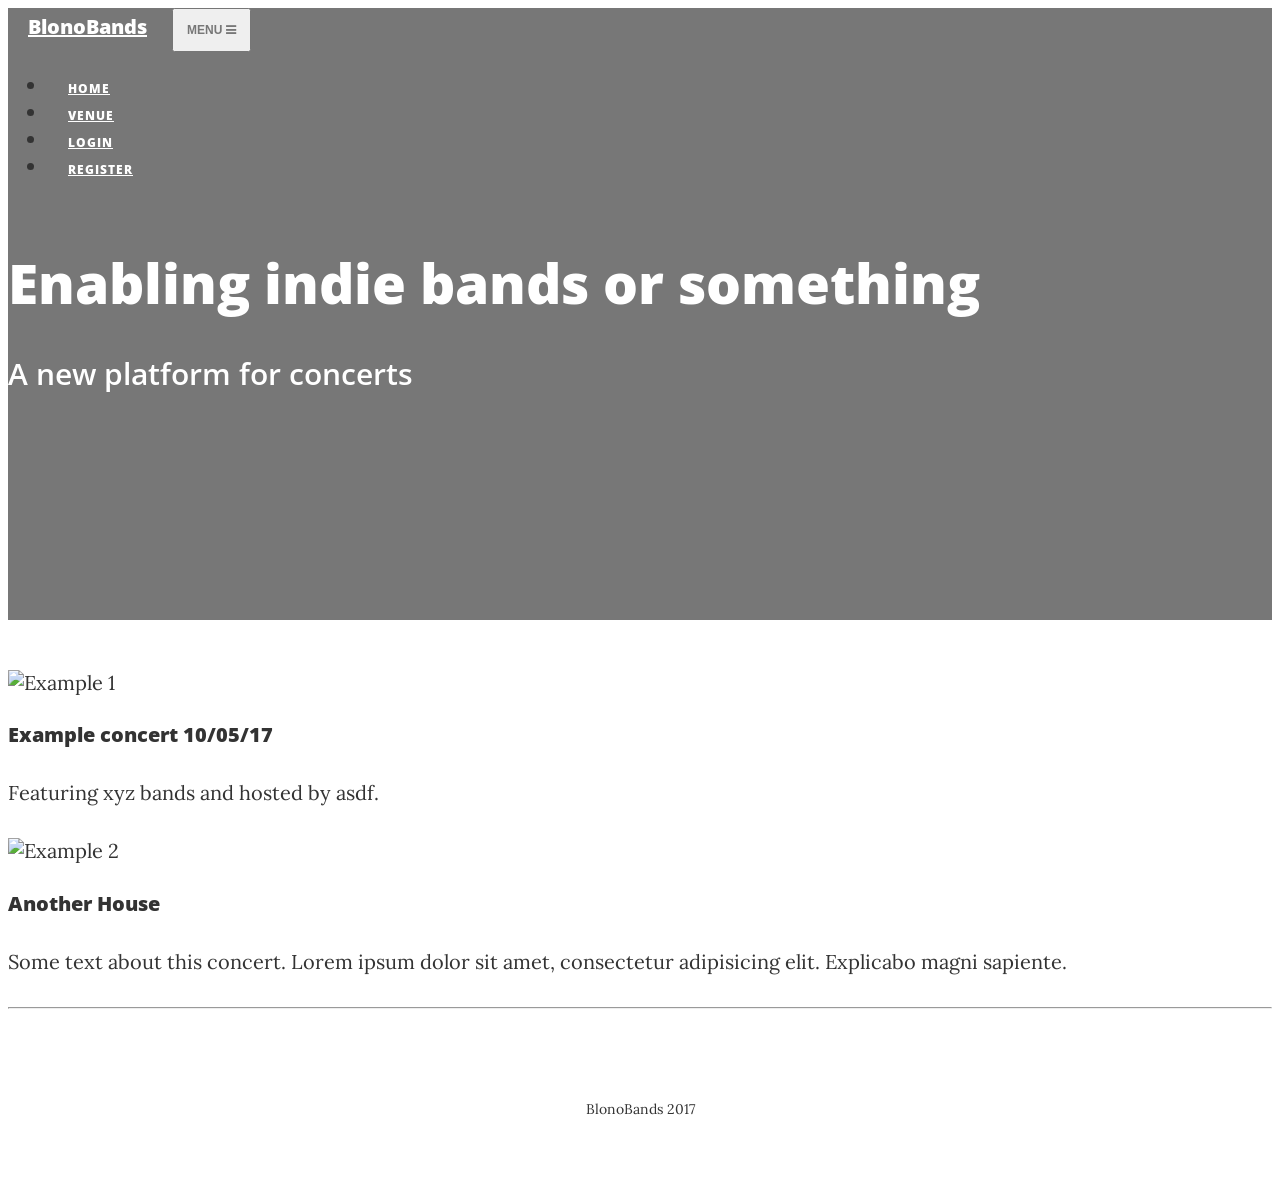
==== index.html @ e5c8b91d "11-2" ====
<!DOCTYPE html>
<html lang="en">

  <head>

    <meta charset="utf-8">
    <meta name="viewport" content="width=device-width, initial-scale=1, shrink-to-fit=no">
    <meta name="description" content="">
    <meta name="author" content="">

    <title>BlonoBands</title>

    <!-- Bootstrap core CSS -->
    <link href="vendor/bootstrap/css/bootstrap.min.css" rel="stylesheet">

    <!-- Custom fonts for this template -->
    <link href="vendor/font-awesome/css/font-awesome.min.css" rel="stylesheet" type="text/css">
    <link href='https://fonts.googleapis.com/css?family=Lora:400,700,400italic,700italic' rel='stylesheet' type='text/css'>
    <link href='https://fonts.googleapis.com/css?family=Open+Sans:300italic,400italic,600italic,700italic,800italic,400,300,600,700,800' rel='stylesheet' type='text/css'>

    <!-- Custom styles for this template -->
    <link href="css/clean-blog.min.css" rel="stylesheet">

  </head>

  <body>

    <!-- Navigation -->
    <nav class="navbar navbar-expand-lg navbar-light fixed-top" id="mainNav">
      <div class="container">
        <a class="navbar-brand" href="index.html">BlonoBands</a>
        <button class="navbar-toggler navbar-toggler-right" type="button" data-toggle="collapse" data-target="#navbarResponsive" aria-controls="navbarResponsive" aria-expanded="false" aria-label="Toggle navigation">
          Menu
          <i class="fa fa-bars"></i>
        </button>
        <div class="collapse navbar-collapse" id="navbarResponsive">
          <ul class="navbar-nav ml-auto">
            <li class="nav-item">
              <a class="nav-link" href="index.html">Home</a>
            </li>
            <li class="nav-item">
              <a class="nav-link" href="venue.html">Venue</a>
            </li>
            <li class="nav-item">
              <a class="nav-link" href="login.html">Login</a>
            </li>
            <li class="nav-item">
              <a class="nav-link" href="register.html">Register</a>
            </li>
          </ul>
        </div>
      </div>
    </nav>

    <!-- Page Header -->
    <header class="masthead" style="background-image: url('img/post-bg.jpg')">
      <div class="container">
        <div class="row">
          <div class="col-lg-8 col-md-10 mx-auto">
            <div class="post-heading">
              <h1>Enabling indie bands or something</h1>
              <h2 class="subheading">A new platform for concerts</h2>
            </div>
          </div>
        </div>
      </div>
    </header>

    <!-- Post Content -->
    <body>
      <div class="container">

        <!-- Concert 1 Begin -->
        <div class="row text-center">
          <div class="col-lg-3 col-lg-6 mb-4 col-centered">
            <div class="card">
              <img class="card-img-top" src="http://yabangee.com/wp-content/uploads/2014/09/sofar-sounds.jpg" alt="Example 1">
              <div class="card-body">
                <h4 class="card-title">Example concert 10/05/17</h4>
                <p class="card-text">Featuring xyz bands and hosted by asdf.</p>
              </div>
            </div>
          </div>
        </div>
        <!-- Concert 1 End -->

        <div class="row text-center">
          <div class="col-lg-3 col-lg-6 mb-4 col-centered">
            <div class="card">
              <img class="card-img-top" src="https://thechildsdreyfusgroup.files.wordpress.com/2015/08/pure-house-gathering.jpg" alt="Example 2">
              <div class="card-body">
                <h4 class="card-title">Another House</h4>
                <p class="card-text">Some text about this concert. Lorem ipsum dolor sit amet, consectetur adipisicing elit. Explicabo magni sapiente.</p>
              </div>
            </div>
          </div>
          </div>

          </div>
    </body>

    <hr>

    <footer>
          <p class="copyright text-muted">BlonoBands 2017</p>
    </footer>

    <!-- Bootstrap core JavaScript -->
    <script src="vendor/jquery/jquery.min.js"></script>
    <script src="vendor/popper/popper.min.js"></script>
    <script src="vendor/bootstrap/js/bootstrap.min.js"></script>

    <!-- Custom scripts for this template -->
    <script src="js/clean-blog.min.js"></script>

  </body>

</html>
---- css/clean-blog.min.css ----
/*!
 * Start Bootstrap - Clean Blog v4.0.0-beta (https://startbootstrap.com/template-overviews/clean-blog)
 * Copyright 2013-2017 Start Bootstrap
 * Licensed under MIT (https://github.com/BlackrockDigital/startbootstrap-clean-blog/blob/master/LICENSE)
 */body{font-size:20px;color:#333;font-family:Lora,'Times New Roman',serif}p{line-height:1.5;margin:30px 0}p a{text-decoration:underline}h1,h2,h3,h4,h5,h6{font-weight:800;font-family:'Open Sans','Helvetica Neue',Helvetica,Arial,sans-serif}a{color:#333;-webkit-transition:all .2s;-moz-transition:all .2s;transition:all .2s}a:focus,a:hover{color:#0085a1}a img:focus,a img:hover{cursor:zoom-in}blockquote{font-style:italic;color:#777}.section-heading{font-size:36px;font-weight:700;margin-top:60px}.caption{font-size:14px;font-style:italic;display:block;margin:0;padding:10px;text-align:center;border-bottom-right-radius:5px;border-bottom-left-radius:5px}::-moz-selection{color:#fff;background:#0085a1;text-shadow:none}::selection{color:#fff;background:#0085a1;text-shadow:none}img::selection{color:#fff;background:0 0}img::-moz-selection{color:#fff;background:0 0}body{-webkit-tap-highlight-color:#0085a1}#mainNav{position:absolute;border-bottom:1px solid #eee;background-color:#fff;font-family:'Open Sans','Helvetica Neue',Helvetica,Arial,sans-serif}#mainNav .navbar-brand{font-weight:800;color:#777}#mainNav .navbar-toggler{font-size:12px;font-weight:800;padding:13px;text-transform:uppercase;color:#777}#mainNav .navbar-nav>li.nav-item>a{font-size:12px;font-weight:800;letter-spacing:1px;text-transform:uppercase}@media only screen and (min-width:992px){#mainNav{border-bottom:1px solid transparent;background:0 0}#mainNav .navbar-brand{padding:15px 20px;color:#fff}#mainNav .navbar-brand:focus,#mainNav .navbar-brand:hover{color:rgba(255,255,255,.8)}#mainNav .navbar-nav>li.nav-item>a{padding:15px 20px;color:#fff}#mainNav .navbar-nav>li.nav-item>a:focus,#mainNav .navbar-nav>li.nav-item>a:hover{color:rgba(255,255,255,.8)}}@media only screen and (min-width:1170px){#mainNav{-webkit-transition:background-color .2s;-moz-transition:background-color .2s;transition:background-color .2s;-webkit-transform:translate3d(0,0,0);-moz-transform:translate3d(0,0,0);-ms-transform:translate3d(0,0,0);-o-transform:translate3d(0,0,0);transform:translate3d(0,0,0);-webkit-backface-visibility:hidden}#mainNav.is-fixed{position:fixed;top:-77px;-webkit-transition:-webkit-transform .2s;-moz-transition:-moz-transform .2s;transition:transform .2s;border-bottom:1px solid #fff;background-color:rgba(255,255,255,.9)}#mainNav.is-fixed .navbar-brand{color:#333}#mainNav.is-fixed .navbar-brand:focus,#mainNav.is-fixed .navbar-brand:hover{color:#0085a1}#mainNav.is-fixed .navbar-nav>li.nav-item>a{color:#333}#mainNav.is-fixed .navbar-nav>li.nav-item>a:focus,#mainNav.is-fixed .navbar-nav>li.nav-item>a:hover{color:#0085a1}#mainNav.is-visible{-webkit-transform:translate3d(0,100%,0);-moz-transform:translate3d(0,100%,0);-ms-transform:translate3d(0,100%,0);-o-transform:translate3d(0,100%,0);transform:translate3d(0,100%,0)}}header.masthead{margin-bottom:50px;background:no-repeat center center;background-color:#777;background-attachment:scroll;-webkit-background-size:cover;-moz-background-size:cover;-o-background-size:cover;background-size:cover}header.masthead .page-heading,header.masthead .post-heading,header.masthead .site-heading{padding:200px 0 150px;color:#fff}@media only screen and (min-width:768px){header.masthead .page-heading,header.masthead .post-heading,header.masthead .site-heading{padding:200px 0}}header.masthead .page-heading,header.masthead .site-heading{text-align:center}header.masthead .page-heading h1,header.masthead .site-heading h1{font-size:50px;margin-top:0}header.masthead .page-heading .subheading,header.masthead .site-heading .subheading{font-size:24px;font-weight:300;line-height:1.1;display:block;margin:10px 0 0;font-family:'Open Sans','Helvetica Neue',Helvetica,Arial,sans-serif}@media only screen and (min-width:768px){header.masthead .page-heading h1,header.masthead .site-heading h1{font-size:80px}}header.masthead .post-heading h1{font-size:35px}header.masthead .post-heading .meta,header.masthead .post-heading .subheading{line-height:1.1;display:block}header.masthead .post-heading .subheading{font-size:24px;font-weight:600;margin:10px 0 30px;font-family:'Open Sans','Helvetica Neue',Helvetica,Arial,sans-serif}header.masthead .post-heading .meta{font-size:20px;font-weight:300;font-style:italic;font-family:Lora,'Times New Roman',serif}header.masthead .post-heading .meta a{color:#fff}@media only screen and (min-width:768px){header.masthead .post-heading h1{font-size:55px}header.masthead .post-heading .subheading{font-size:30px}}.post-preview>a{color:#333}.post-preview>a:focus,.post-preview>a:hover{text-decoration:none;color:#0085a1}.post-preview>a>.post-title{font-size:30px;margin-top:30px;margin-bottom:10px}.post-preview>a>.post-subtitle{font-weight:300;margin:0 0 10px}.post-preview>.post-meta{font-size:18px;font-style:italic;margin-top:0;color:#777}.post-preview>.post-meta>a{text-decoration:none;color:#333}.post-preview>.post-meta>a:focus,.post-preview>.post-meta>a:hover{text-decoration:underline;color:#0085a1}@media only screen and (min-width:768px){.post-preview>a>.post-title{font-size:36px}}.floating-label-form-group{font-size:14px;position:relative;margin-bottom:0;padding-bottom:.5em;border-bottom:1px solid #eee}.floating-label-form-group input,.floating-label-form-group textarea{font-size:1.5em;position:relative;z-index:1;padding:0;resize:none;border:none;border-radius:0;background:0 0;box-shadow:none!important;font-family:Lora,'Times New Roman',serif}.floating-label-form-group input::-webkit-input-placeholder,.floating-label-form-group textarea::-webkit-input-placeholder{color:#777;font-family:Lora,'Times New Roman',serif}.floating-label-form-group label{font-size:.85em;line-height:1.764705882em;position:relative;z-index:0;top:2em;display:block;margin:0;-webkit-transition:top .3s ease,opacity .3s ease;-moz-transition:top .3s ease,opacity .3s ease;-ms-transition:top .3s ease,opacity .3s ease;transition:top .3s ease,opacity .3s ease;vertical-align:middle;vertical-align:baseline;opacity:0}.floating-label-form-group .help-block{margin:15px 0}.floating-label-form-group-with-value label{top:0;opacity:1}.floating-label-form-group-with-focus label{color:#0085a1}form .form-group:first-child .floating-label-form-group{border-top:1px solid #eee}footer{padding:50px 0 65px}footer .list-inline{margin:0;padding:0}footer .copyright{font-size:14px;margin-bottom:0;text-align:center}.btn{font-size:14px;font-weight:800;padding:15px 25px;letter-spacing:1px;text-transform:uppercase;border-radius:0;font-family:'Open Sans','Helvetica Neue',Helvetica,Arial,sans-serif}.btn-primary{color:#fff;border-color:#0085a1;background-color:#0085a1}.btn-primary.focus,.btn-primary:focus{color:#fff;border-color:#001c22;background-color:#005b6e}.btn-primary:hover{color:#fff;border-color:#005264;background-color:#005b6e}.btn-primary.active,.btn-primary:active,.open>.btn-primary.dropdown-toggle{color:#fff;border-color:#005264;background-color:#005b6e}.btn-primary.active.focus,.btn-primary.active:focus,.btn-primary.active:hover,.btn-primary:active.focus,.btn-primary:active:focus,.btn-primary:active:hover,.open>.btn-primary.dropdown-toggle.focus,.open>.btn-primary.dropdown-toggle:focus,.open>.btn-primary.dropdown-toggle:hover{color:#fff;border-color:#001c22;background-color:#003d4a}.btn-primary.active,.btn-primary:active,.open>.btn-primary.dropdown-toggle{background-image:none}.btn-primary.disabled.focus,.btn-primary.disabled:focus,.btn-primary.disabled:hover,.btn-primary[disabled].focus,.btn-primary[disabled]:focus,.btn-primary[disabled]:hover,fieldset[disabled] .btn-primary.focus,fieldset[disabled] .btn-primary:focus,fieldset[disabled] .btn-primary:hover{border-color:#0085a1;background-color:#0085a1}.btn-primary .badge{color:#0085a1;background-color:#fff}.btn-lg{font-size:16px;padding:25px 35px}.btn-default:focus,.btn-default:hover{color:#fff;border:1px solid #0085a1;background-color:#0085a1}
 
 .col-centered{
    float: none;
    margin: 0 auto;
}

.form-signin
{
    max-width: 330px;
    padding: 15px;
    margin: 0 auto;
}
.form-signin .form-signin-heading, .form-signin .checkbox
{
    margin-bottom: 10px;
}
.form-signin .checkbox
{
    font-weight: normal;
}
.form-signin .form-control
{
    position: relative;
    font-size: 16px;
    height: auto;
    padding: 10px;
    -webkit-box-sizing: border-box;
    -moz-box-sizing: border-box;
    box-sizing: border-box;
}
.form-signin .form-control:focus
{
    z-index: 2;
}
.form-signin input[type="text"]
{
    margin-bottom: -1px;
    border-bottom-left-radius: 0;
    border-bottom-right-radius: 0;
}
.form-signin input[type="password"]
{
    margin-bottom: 10px;
    border-top-left-radius: 0;
    border-top-right-radius: 0;
}
.account-wall
{
    margin-top: 20px;
    padding: 40px 0px 20px 0px;
    background-color: #f7f7f7;
    -moz-box-shadow: 0px 2px 2px rgba(0, 0, 0, 0.3);
    -webkit-box-shadow: 0px 2px 2px rgba(0, 0, 0, 0.3);
    box-shadow: 0px 2px 2px rgba(0, 0, 0, 0.3);
}
.login-title
{
    color: #555;
    font-size: 18px;
    font-weight: 400;
    display: block;
}
.profile-img
{
    width: 96px;
    height: 96px;
    margin: 0 auto 10px;
    display: block;
    -moz-border-radius: 50%;
    -webkit-border-radius: 50%;
    border-radius: 50%;
}
.need-help
{
    margin-top: 10px;
}
.new-account
{
    display: block;
    margin-top: 10px;
}
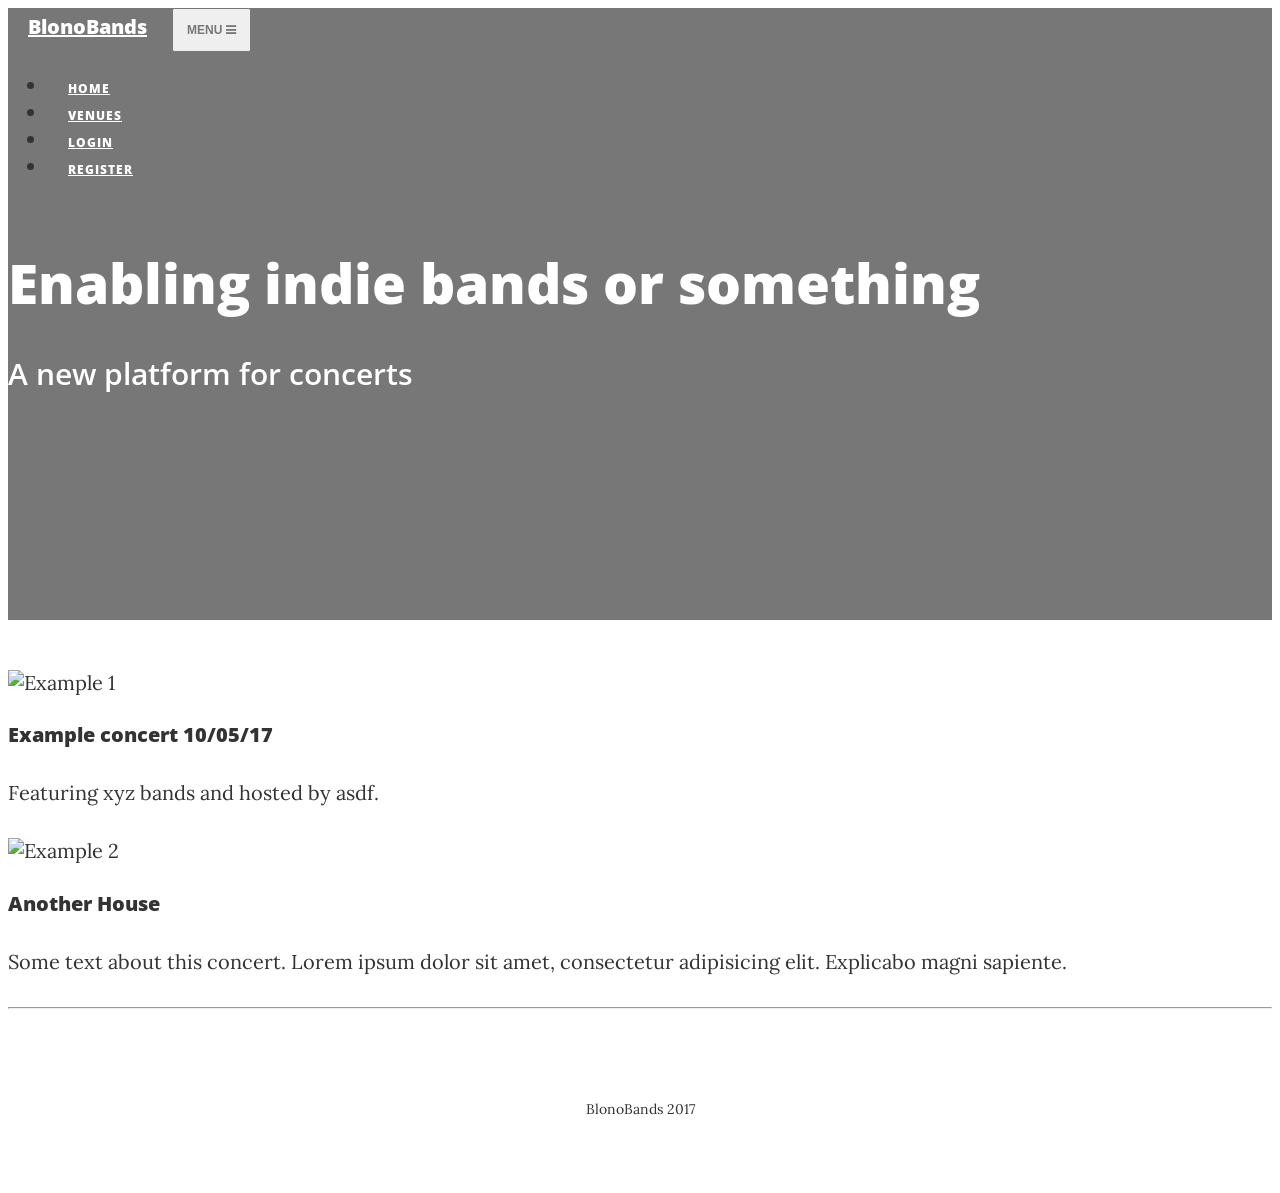
==== commit b07c09b1: "11-6 Changed venue to venues in menu" ====
--- a/index.html
+++ b/index.html
@@ -39,7 +39,7 @@
               <a class="nav-link" href="index.html">Home</a>
             </li>
             <li class="nav-item">
-              <a class="nav-link" href="venue.html">Venue</a>
+              <a class="nav-link" href="venue.html">Venues</a>
             </li>
             <li class="nav-item">
               <a class="nav-link" href="login.html">Login</a>
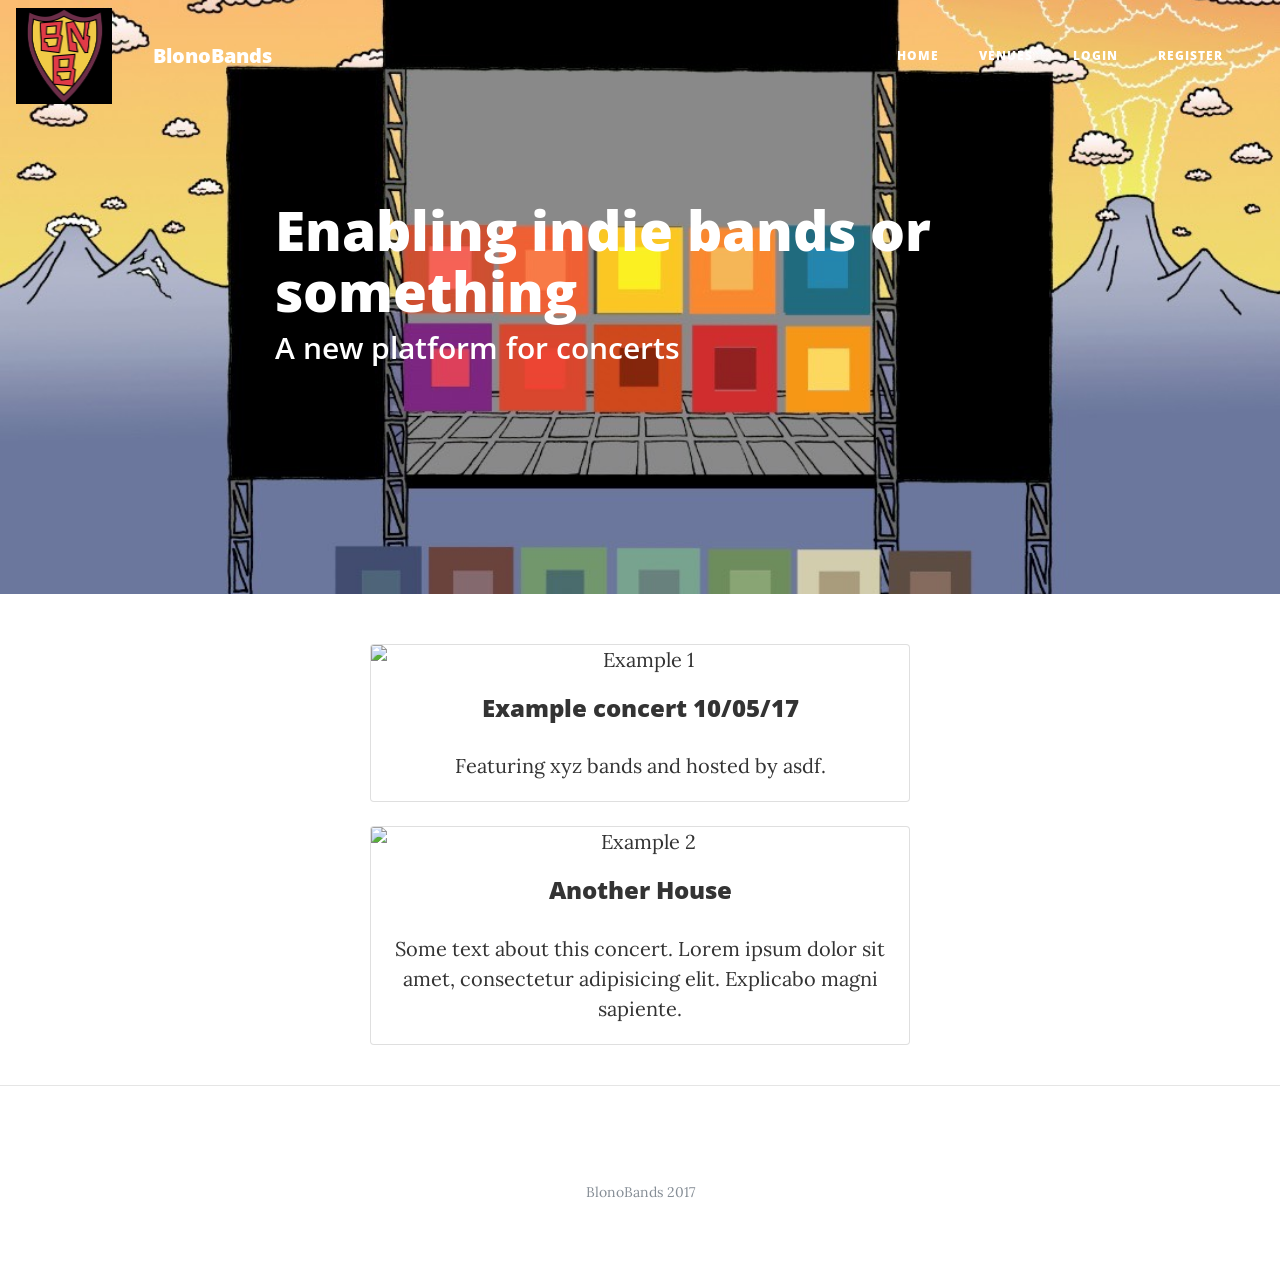
==== commit 96f27157: "11-9" ====
--- a/index.html
+++ b/index.html
@@ -27,6 +27,9 @@
 
     <!-- Navigation -->
     <nav class="navbar navbar-expand-lg navbar-light fixed-top" id="mainNav">
+        <a href="index.html">   
+        <img class="logo-img" src="img/logo.png"  alt="logo">
+        </a>
       <div class="container">
         <a class="navbar-brand" href="index.html">BlonoBands</a>
         <button class="navbar-toggler navbar-toggler-right" type="button" data-toggle="collapse" data-target="#navbarResponsive" aria-controls="navbarResponsive" aria-expanded="false" aria-label="Toggle navigation">
@@ -53,7 +56,7 @@
     </nav>
 
     <!-- Page Header -->
-    <header class="masthead" style="background-image: url('img/post-bg.jpg')">
+    <header class="masthead" style="background-image: url('img/home-bg.png')">
       <div class="container">
         <div class="row">
           <div class="col-lg-8 col-md-10 mx-auto">
--- a/css/clean-blog.min.css
+++ b/css/clean-blog.min.css
@@ -85,3 +85,11 @@
     margin-top: 10px;
 }
 
+.logo-img
+{
+    width: 96px;
+    height: 96px;
+    margin: 0 auto;
+    display: block;
+    
+}
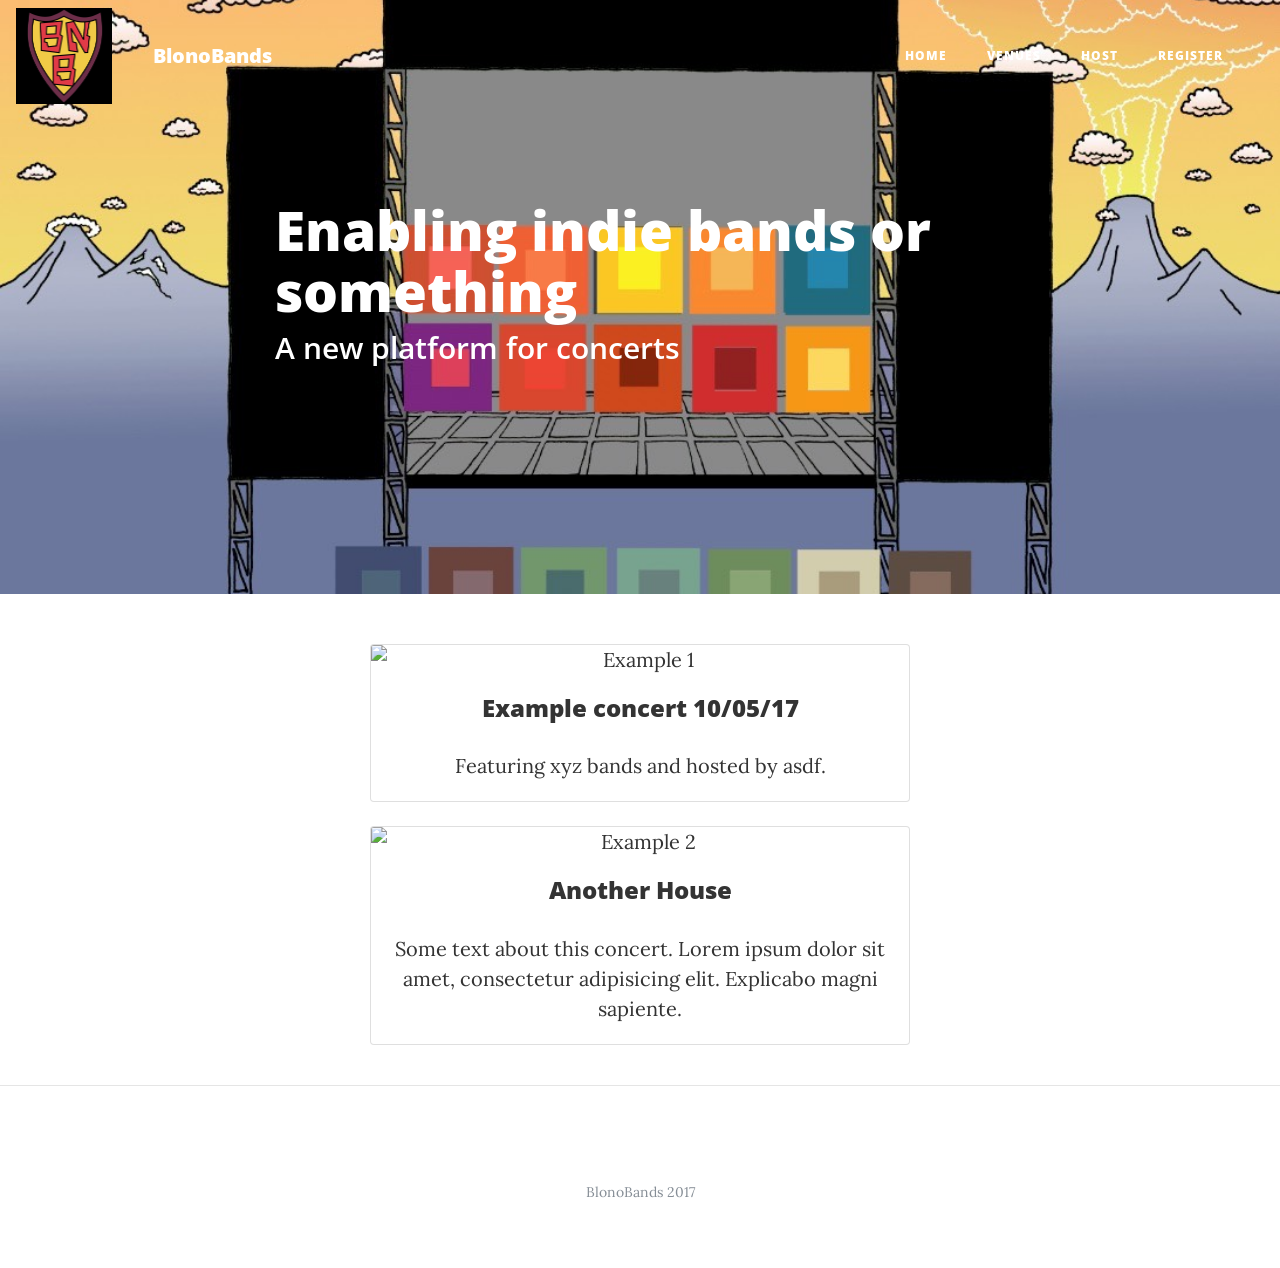
==== commit 3e1912b4: "11/16 Replaced login page with page to request posting event" ====
--- a/index.html
+++ b/index.html
@@ -45,7 +45,7 @@
               <a class="nav-link" href="venue.html">Venues</a>
             </li>
             <li class="nav-item">
-              <a class="nav-link" href="login.html">Login</a>
+              <a class="nav-link" href="host.html">Host</a>
             </li>
             <li class="nav-item">
               <a class="nav-link" href="register.html">Register</a>
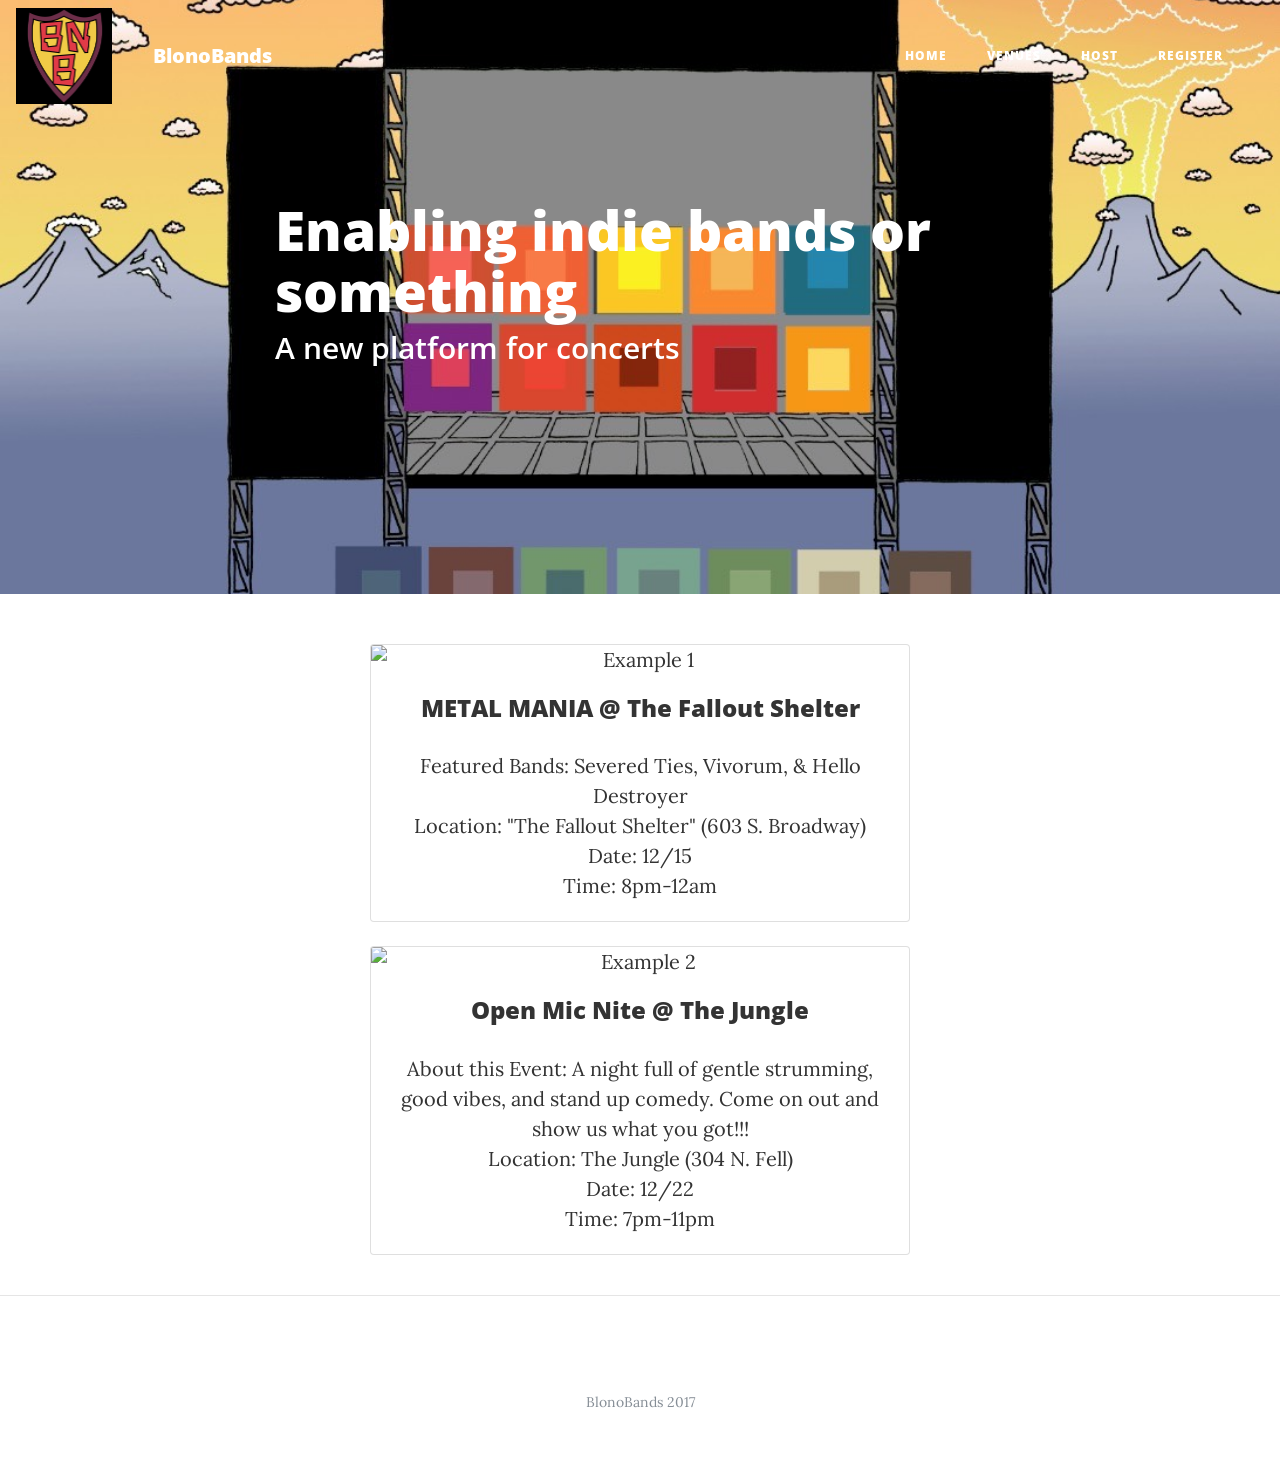
==== commit 0dc9f5ed: "Added sample text" ====
--- a/index.html
+++ b/index.html
@@ -9,6 +9,7 @@
     <meta name="author" content="">
 
     <title>BlonoBands</title>
+    <link rel="icon" href="img/logo.ico">
 
     <!-- Bootstrap core CSS -->
     <link href="vendor/bootstrap/css/bootstrap.min.css" rel="stylesheet">
@@ -73,7 +74,7 @@
     <body>
       <div class="container">
 
-        <!-- Concert 1 Begin -->
+        <!-- Concert 1 Begin
         <div class="row text-center">
           <div class="col-lg-3 col-lg-6 mb-4 col-centered">
             <div class="card">
@@ -85,6 +86,21 @@
             </div>
           </div>
         </div>
+        Concert 1 End -->
+
+
+        <!-- Concert 1 Begin -->
+        <div class="row text-center">
+          <div class="col-lg-3 col-lg-6 mb-4 col-centered">
+            <div class="card">
+              <img class="card-img-top" src="http://yabangee.com/wp-content/uploads/2014/09/sofar-sounds.jpg" alt="Example 1">
+              <div class="card-body">
+                <h4 class="card-title">METAL MANIA @ The Fallout Shelter</h4>
+                <p class="card-text">Featured Bands: Severed Ties, Vivorum, & Hello Destroyer <br>Location: "The Fallout Shelter" (603 S. Broadway) <br>Date: 12/15 <br>Time: 8pm-12am</p>
+              </div>
+            </div>
+          </div>
+        </div>
         <!-- Concert 1 End -->
 
         <div class="row text-center">
@@ -92,14 +108,16 @@
             <div class="card">
               <img class="card-img-top" src="https://thechildsdreyfusgroup.files.wordpress.com/2015/08/pure-house-gathering.jpg" alt="Example 2">
               <div class="card-body">
-                <h4 class="card-title">Another House</h4>
-                <p class="card-text">Some text about this concert. Lorem ipsum dolor sit amet, consectetur adipisicing elit. Explicabo magni sapiente.</p>
+                <h4 class="card-title">Open Mic Nite @ The Jungle</h4>
+                <p class="card-text">About this Event: A night full of gentle strumming, good vibes, and stand up comedy. Come on out and show us what you got!!!
+                  <br> Location: The Jungle (304 N. Fell) <br>Date: 12/22 <br>Time: 7pm-11pm
+                </p>
               </div>
             </div>
           </div>
-          </div>
+        </div>
 
-          </div>
+      </div>
     </body>
 
     <hr>
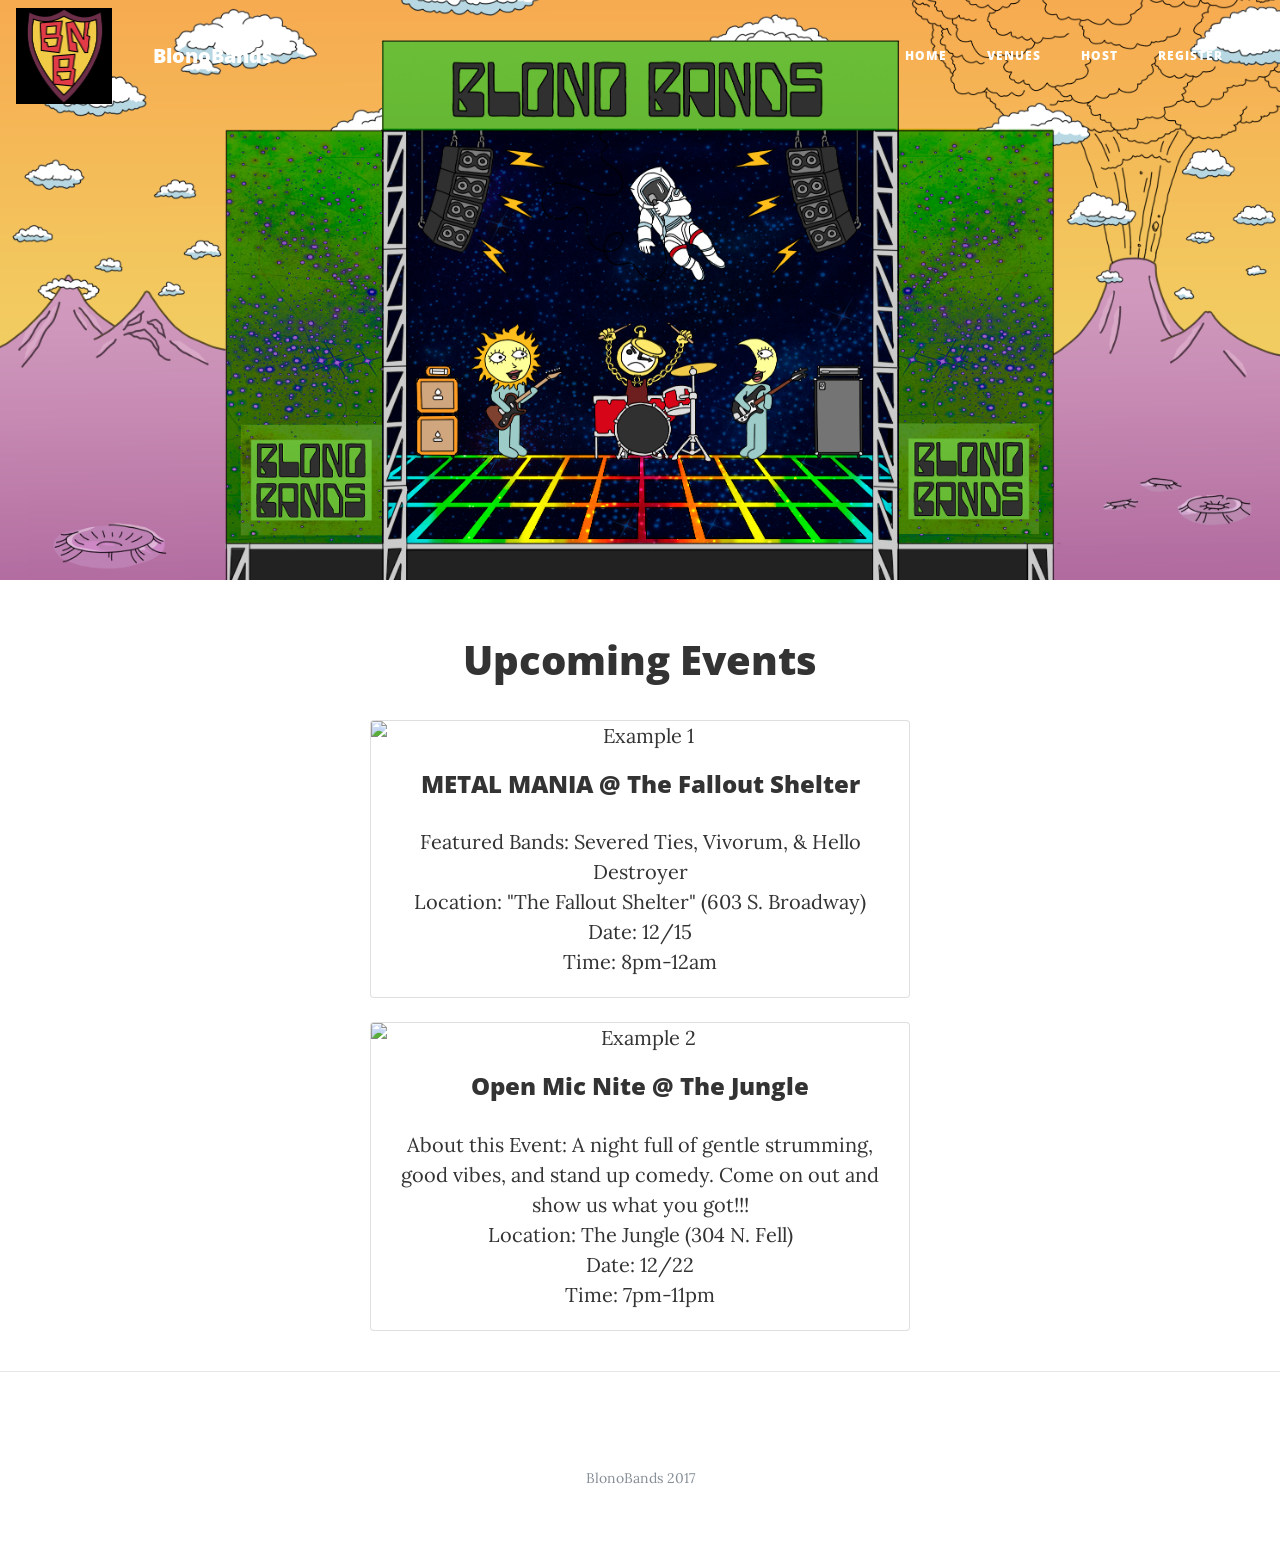
==== commit 12765c77: "Updated Art" ====
--- a/index.html
+++ b/index.html
@@ -57,13 +57,13 @@
     </nav>
 
     <!-- Page Header -->
-    <header class="masthead" style="background-image: url('img/home-bg.png')">
+    <header class="masthead" style="background-image: url('img/home.png')">
       <div class="container">
         <div class="row">
           <div class="col-lg-8 col-md-10 mx-auto">
             <div class="post-heading">
-              <h1>Enabling indie bands or something</h1>
-              <h2 class="subheading">A new platform for concerts</h2>
+              <br> <br>
+              <br> <br><br> <br>
             </div>
           </div>
         </div>
@@ -88,6 +88,7 @@
         </div>
         Concert 1 End -->
 
+        <h1> <p style="text-align:center">Upcoming Events<br></h1>
 
         <!-- Concert 1 Begin -->
         <div class="row text-center">
